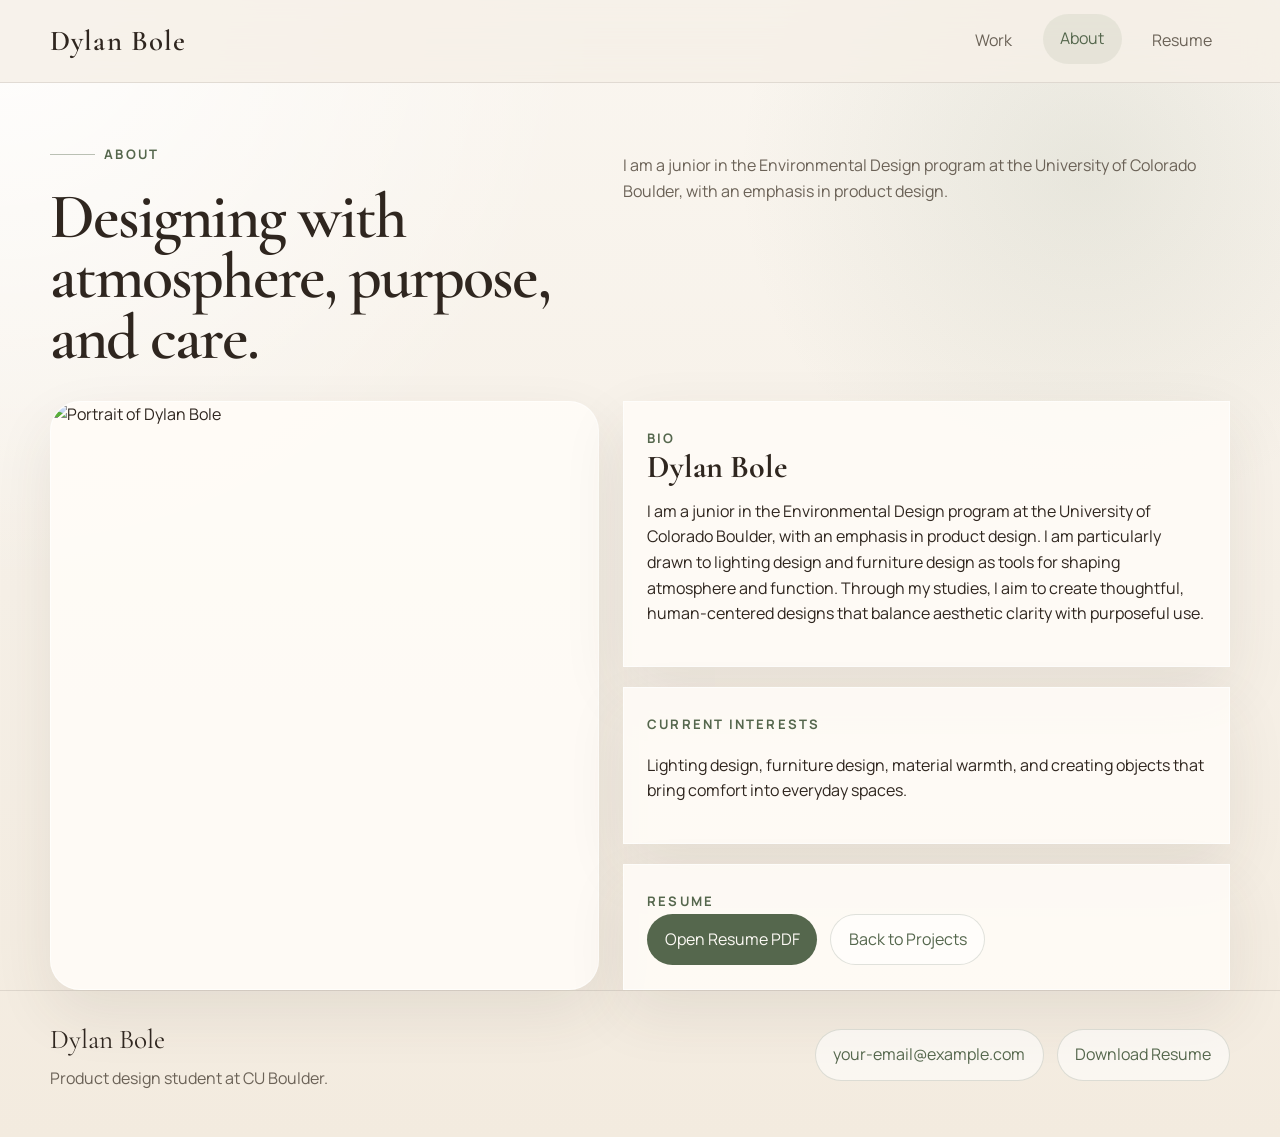
==== about.html @ c15d72f6 "Add files via upload" ====
<!DOCTYPE html>
<html lang="en">
<head>
  <meta charset="UTF-8">
  <meta name="viewport" content="width=device-width, initial-scale=1.0">
  <title>About | Dylan Bole</title>
  <meta name="description" content="About Dylan Bole, a product design student at CU Boulder.">
  <link rel="preconnect" href="https://fonts.googleapis.com">
  <link rel="preconnect" href="https://fonts.gstatic.com" crossorigin>
  <link href="https://fonts.googleapis.com/css2?family=Cormorant+Garamond:wght@400;500;600;700&family=Manrope:wght@400;500;600;700;800&display=swap" rel="stylesheet">
  <link rel="stylesheet" href="styles.css">
</head>
<body>
  <nav class="site-nav">
    <div class="nav-inner">
      <a class="brand" href="index.html">Dylan Bole</a>
      <div class="nav-links">
        <a href="index.html">Work</a>
        <a class="active" href="about.html">About</a>
        <a href="resume/resume.pdf" target="_blank" rel="noopener">Resume</a>
      </div>
    </div>
  </nav>

  <main class="page">
    <section class="page-title">
      <div>
        <span class="eyebrow">About</span>
        <h1>Designing with atmosphere, purpose, and care.</h1>
      </div>
      <p class="lede">I am a junior in the Environmental Design program at the University of Colorado Boulder, with an emphasis in product design.</p>
    </section>

    <section class="about-grid">
      <div class="portrait-card">
        <img src="assets/images/dylan-bole-portrait.jpg" alt="Portrait of Dylan Bole">
      </div>

      <div class="about-copy">
        <div class="panel">
          <span class="meta-label">Bio</span>
          <h2>Dylan Bole</h2>
          <p>I am a junior in the Environmental Design program at the University of Colorado Boulder, with an emphasis in product design. I am particularly drawn to lighting design and furniture design as tools for shaping atmosphere and function. Through my studies, I aim to create thoughtful, human-centered designs that balance aesthetic clarity with purposeful use.</p>
        </div>

        <div class="panel">
          <span class="meta-label">Current Interests</span>
          <p>Lighting design, furniture design, material warmth, and creating objects that bring comfort into everyday spaces.</p>
        </div>

        <div class="panel">
          <span class="meta-label">Resume</span>
          <div class="project-links">
            <a class="button primary" href="resume/resume.pdf" target="_blank" rel="noopener">Open Resume PDF</a>
            <a class="button secondary" href="index.html#projects">Back to Projects</a>
          </div>
        </div>
      </div>
    </section>
  </main>

  <footer class="site-footer">
    <div class="footer-inner">
      <div>
        <p class="footer-title">Dylan Bole</p>
        <p class="footer-note">Product design student at CU Boulder.</p>
      </div>
      <div class="footer-links">
        <a class="pill" href="mailto:your-email@example.com">your-email@example.com</a>
        <a class="pill" href="resume/resume.pdf" target="_blank" rel="noopener">Download Resume</a>
      </div>
    </div>
  </footer>
</body>
</html>
---- styles.css ----
:root {
  --bg: #f6f0e7;
  --bg-soft: #efe6da;
  --surface: rgba(255, 252, 247, 0.88);
  --text: #2f261f;
  --muted: #6b6257;
  --line: rgba(69, 59, 48, 0.12);
  --accent: #7f9075;
  --accent-deep: #55674d;
  --shadow: 0 24px 60px rgba(71, 57, 39, 0.09);
  --radius-lg: 30px;
  --radius-md: 20px;
  --max-width: 1180px;
}

* {
  box-sizing: border-box;
}

html {
  scroll-behavior: smooth;
}

body {
  margin: 0;
  color: var(--text);
  background:
    radial-gradient(circle at top left, rgba(255, 255, 255, 0.9), transparent 34%),
    radial-gradient(circle at 85% 15%, rgba(127, 144, 117, 0.14), transparent 24%),
    linear-gradient(180deg, #faf6f0 0%, var(--bg) 52%, #f3ebdf 100%);
  font-family: "Manrope", "Avenir Next", sans-serif;
  line-height: 1.6;
}

img,
video {
  display: block;
  max-width: 100%;
}

a {
  color: inherit;
  text-decoration: none;
}

.site-nav {
  position: sticky;
  top: 0;
  z-index: 20;
  backdrop-filter: blur(16px);
  background: rgba(246, 240, 231, 0.82);
  border-bottom: 1px solid var(--line);
}

.nav-inner,
.page,
.footer-inner {
  width: min(calc(100% - 2rem), var(--max-width));
  margin: 0 auto;
}

.nav-inner {
  padding: 1rem 0;
  display: flex;
  align-items: center;
  justify-content: space-between;
  gap: 1rem;
}

.brand,
.hero h1,
.section h2,
.page-title h1,
.project-header h1,
.card-title-row h3,
.about-copy h2,
.project-text h2,
.footer-title {
  font-family: "Cormorant Garamond", Georgia, serif;
}

.brand {
  font-size: 1.8rem;
  font-weight: 600;
  letter-spacing: 0.04em;
}

.nav-links,
.hero-actions,
.project-links,
.footer-links {
  display: flex;
  flex-wrap: wrap;
  gap: 0.8rem;
}

.nav-links a,
.button,
.pill {
  display: inline-flex;
  align-items: center;
  justify-content: center;
  min-height: 3rem;
  padding: 0.75rem 1.1rem;
  border-radius: 999px;
  transition: background-color 220ms ease, color 220ms ease, transform 220ms ease, border-color 220ms ease;
}

.nav-links a {
  color: var(--muted);
}

.nav-links a:hover,
.nav-links a:focus-visible,
.nav-links a.active,
.button:hover,
.button:focus-visible,
.pill:hover,
.pill:focus-visible,
.project-card:hover,
.project-card:focus-within {
  transform: translateY(-2px);
}

.nav-links a:hover,
.nav-links a:focus-visible,
.nav-links a.active {
  color: var(--accent-deep);
  background: rgba(127, 144, 117, 0.12);
}

.page {
  min-height: 100vh;
}

.hero {
  min-height: calc(100vh - 79px);
  display: grid;
  grid-template-columns: 1.1fr 0.9fr;
  align-items: center;
  gap: 2rem;
  padding: 4rem 0 3rem;
}

.eyebrow,
.card-date,
.project-date,
.project-type,
.meta-label {
  color: var(--accent-deep);
  font-size: 0.82rem;
  font-weight: 700;
  letter-spacing: 0.16em;
  text-transform: uppercase;
}

.eyebrow {
  display: inline-flex;
  align-items: center;
  gap: 0.6rem;
  margin-bottom: 1.35rem;
}

.eyebrow::before {
  content: "";
  width: 2.8rem;
  height: 1px;
  background: rgba(85, 103, 77, 0.4);
}

.hero h1,
.page-title h1,
.project-header h1 {
  margin: 0;
  font-size: clamp(3.6rem, 9vw, 6.8rem);
  line-height: 0.93;
  font-weight: 600;
  letter-spacing: -0.03em;
}

.hero p,
.section-copy,
.lede,
.footer-note,
.project-text p {
  color: var(--muted);
}

.hero p {
  max-width: 34rem;
  margin: 1.6rem 0 0;
  font-size: 1.08rem;
}

.button.primary {
  background: var(--accent-deep);
  color: #fdfaf5;
}

.button.secondary,
.pill {
  background: rgba(255, 255, 255, 0.56);
  border: 1px solid rgba(85, 103, 77, 0.18);
  color: var(--accent-deep);
}

.hero-panel,
.panel,
.project-card,
.media-frame,
.project-text,
.portrait-card {
  background: rgba(255, 252, 247, 0.88);
  border: 1px solid rgba(255, 255, 255, 0.65);
  box-shadow: var(--shadow);
}

.hero-panel {
  position: relative;
  overflow: hidden;
  min-height: 76vh;
  border-radius: var(--radius-lg);
  padding: 1.4rem;
  display: flex;
  align-items: flex-end;
}

.hero-panel img {
  position: absolute;
  inset: 1.4rem;
  width: calc(100% - 2.8rem);
  height: calc(100% - 2.8rem);
  object-fit: cover;
  border-radius: 20px;
}

.hero-panel-card {
  position: relative;
  z-index: 1;
  width: min(20rem, 100%);
  margin-left: auto;
  padding: 1.1rem 1.2rem;
  border-radius: 18px;
  background: rgba(255, 250, 243, 0.84);
  backdrop-filter: blur(14px);
}

.hero-panel-card strong {
  display: block;
  margin-bottom: 0.25rem;
}

.section {
  padding: 1rem 0 4.5rem;
}

.section-header,
.page-title,
.project-header,
.about-grid,
.project-layout,
.footer-inner {
  display: grid;
  gap: 1.5rem;
}

.section-header {
  grid-template-columns: 0.8fr 1fr;
  align-items: end;
  margin-bottom: 2rem;
}

.section h2,
.page-title h1,
.project-header h1 {
  font-size: clamp(2.7rem, 5vw, 4.2rem);
  line-height: 0.95;
  margin: 0;
}

.projects-grid {
  display: grid;
  grid-template-columns: repeat(2, minmax(0, 1fr));
  gap: 1.5rem;
}

.project-card {
  overflow: hidden;
  border-radius: var(--radius-lg);
  transition: transform 280ms ease, box-shadow 280ms ease, border-color 280ms ease;
}

.project-card:hover,
.project-card:focus-within {
  box-shadow: 0 28px 70px rgba(71, 57, 39, 0.14);
  border-color: rgba(127, 144, 117, 0.24);
}

.card-media {
  aspect-ratio: 4 / 3;
  overflow: hidden;
  background:
    linear-gradient(160deg, rgba(255, 255, 255, 0.88), rgba(236, 226, 211, 0.92)),
    #efe6da;
}

.card-media img,
.card-media iframe {
  width: 100%;
  height: 100%;
  border: 0;
}

.card-media--cover img {
  object-fit: cover;
}

.card-media--contain img {
  object-fit: contain;
  padding: 1.25rem;
}

.card-body,
.project-text,
.panel {
  padding: 1.45rem;
}

.card-title-row,
.project-meta {
  display: flex;
  align-items: baseline;
  justify-content: space-between;
  gap: 1rem;
}

.card-title-row h3,
.about-copy h2,
.project-text h2 {
  margin: 0;
  font-size: 2rem;
  line-height: 1;
}

.page-title,
.project-header {
  padding: 3.4rem 0 2rem;
}

.page-title,
.about-grid,
.project-layout {
  grid-template-columns: 0.95fr 1.05fr;
}

.portrait-card {
  overflow: hidden;
  border-radius: var(--radius-lg);
}

.portrait-card img {
  width: 100%;
  aspect-ratio: 1 / 1;
  object-fit: cover;
}

.about-copy,
.project-stack {
  display: grid;
  gap: 1.25rem;
}

.media-frame,
.project-text {
  border-radius: var(--radius-lg);
  overflow: hidden;
}

.media-frame {
  padding: 1rem;
}

.media-frame img,
.media-frame video,
.media-frame iframe {
  width: 100%;
  border: 0;
  border-radius: 18px;
  background: #efe6da;
}

.media-frame iframe {
  min-height: 72vh;
}

.site-footer {
  border-top: 1px solid var(--line);
  padding: 1.7rem 0 2.8rem;
}

.footer-inner {
  grid-template-columns: 1fr auto;
  align-items: center;
}

.footer-title {
  margin: 0;
  font-size: 1.7rem;
}

.footer-note {
  margin: 0.3rem 0 0;
}

@media (max-width: 960px) {
  .hero,
  .page-title,
  .section-header,
  .about-grid,
  .project-layout,
  .footer-inner {
    grid-template-columns: 1fr;
  }

  .hero {
    min-height: auto;
    padding-top: 2.8rem;
  }

  .hero-panel {
    min-height: 26rem;
  }

  .projects-grid {
    grid-template-columns: 1fr;
  }

  .card-title-row,
  .project-meta {
    flex-direction: column;
    align-items: flex-start;
    gap: 0.35rem;
  }

  .media-frame iframe {
    min-height: 34rem;
  }
}

@media (max-width: 640px) {
  .nav-inner,
  .page,
  .footer-inner {
    width: min(calc(100% - 1.2rem), var(--max-width));
  }

  .nav-inner {
    padding: 0.85rem 0;
  }

  .nav-links a {
    padding: 0.58rem 0.82rem;
  }

  .hero h1,
  .page-title h1,
  .project-header h1 {
    font-size: clamp(3rem, 16vw, 4.4rem);
  }

  .hero-panel {
    min-height: 22rem;
    padding: 0.9rem;
  }

  .hero-panel img {
    inset: 0.9rem;
    width: calc(100% - 1.8rem);
    height: calc(100% - 1.8rem);
  }

  .card-body,
  .project-text,
  .panel,
  .hero-panel-card {
    padding: 1.1rem;
  }

  .media-frame {
    padding: 0.8rem;
  }

  .media-frame iframe {
    min-height: 26rem;
  }
}
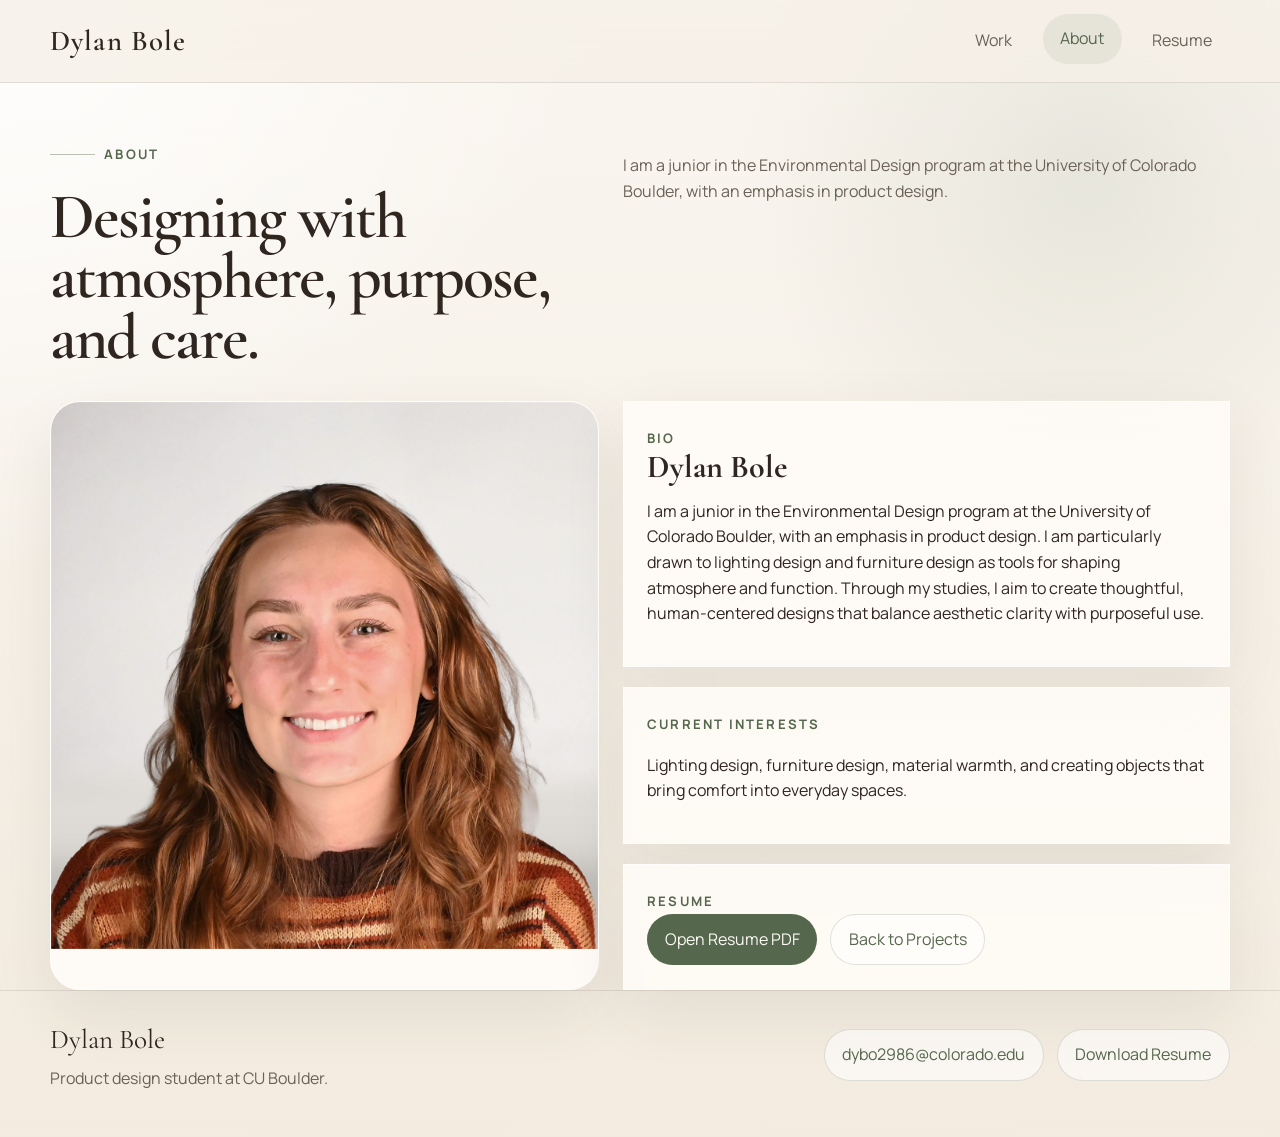
==== commit 6fa1abf2: "Update portfolio contact email" ====
--- a/about.html
+++ b/about.html
@@ -66,7 +66,7 @@
         <p class="footer-note">Product design student at CU Boulder.</p>
       </div>
       <div class="footer-links">
-        <a class="pill" href="mailto:your-email@example.com">your-email@example.com</a>
+        <a class="pill" href="mailto:dybo2986@colorado.edu">dybo2986@colorado.edu</a>
         <a class="pill" href="resume/resume.pdf" target="_blank" rel="noopener">Download Resume</a>
       </div>
     </div>
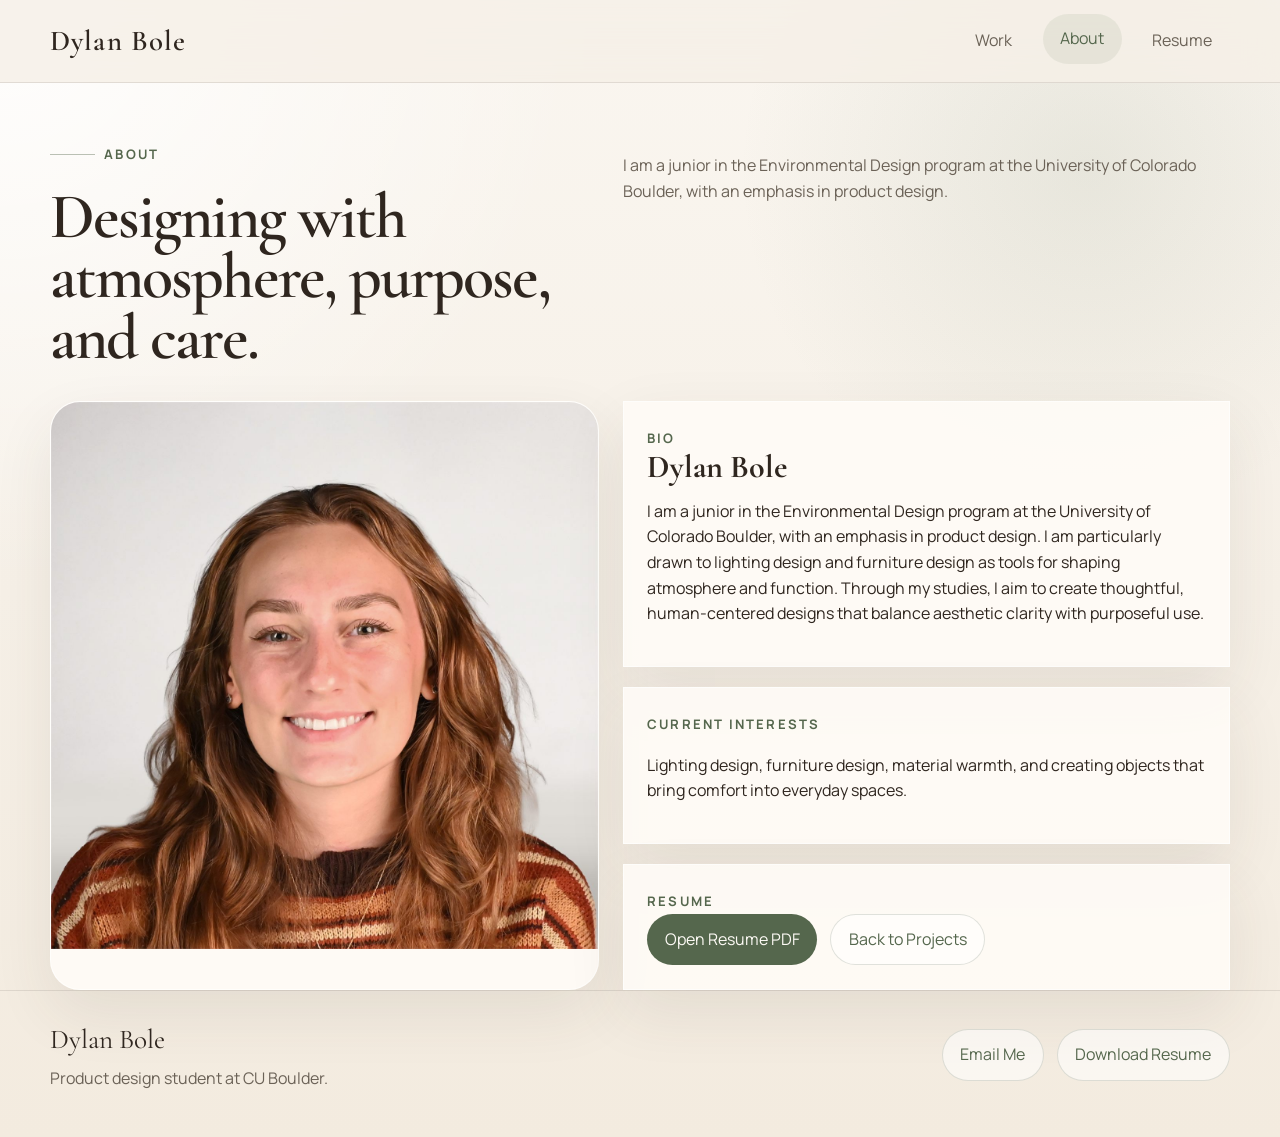
==== commit 92fb1a96: "Polish metadata and favicon" ====
--- a/about.html
+++ b/about.html
@@ -3,8 +3,9 @@
 <head>
   <meta charset="UTF-8">
   <meta name="viewport" content="width=device-width, initial-scale=1.0">
-  <title>About | Dylan Bole</title>
-  <meta name="description" content="About Dylan Bole, a product design student at CU Boulder.">
+  <title>About | Dylan Bole Portfolio</title>
+  <meta name="description" content="Learn more about Dylan Bole, a CU Boulder product design student interested in lighting, furniture, and human-centered design.">
+  <link rel="icon" href="favicon.ico" type="image/x-icon">
   <link rel="preconnect" href="https://fonts.googleapis.com">
   <link rel="preconnect" href="https://fonts.gstatic.com" crossorigin>
   <link href="https://fonts.googleapis.com/css2?family=Cormorant+Garamond:wght@400;500;600;700&family=Manrope:wght@400;500;600;700;800&display=swap" rel="stylesheet">
@@ -66,7 +67,7 @@
         <p class="footer-note">Product design student at CU Boulder.</p>
       </div>
       <div class="footer-links">
-        <a class="pill" href="mailto:dybo2986@colorado.edu">dybo2986@colorado.edu</a>
+        <a class="pill" href="mailto:dybo2986@colorado.edu">Email Me</a>
         <a class="pill" href="resume/resume.pdf" target="_blank" rel="noopener">Download Resume</a>
       </div>
     </div>
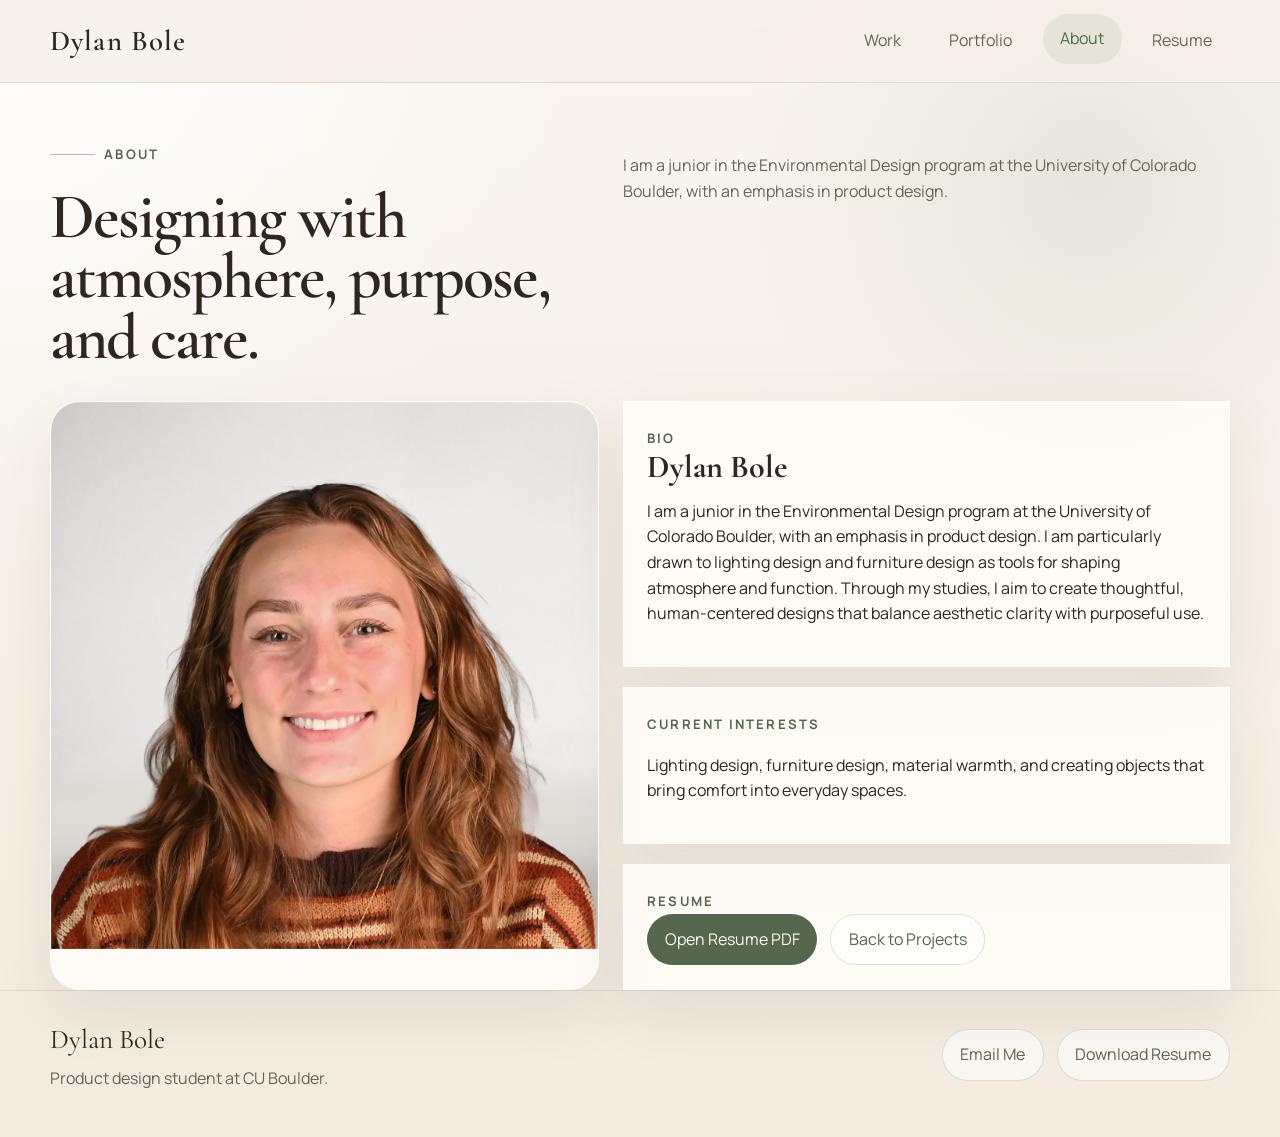
==== commit 6fe4e482: "Add portfolio placeholder page" ====
--- a/about.html
+++ b/about.html
@@ -17,6 +17,7 @@
       <a class="brand" href="index.html">Dylan Bole</a>
       <div class="nav-links">
         <a href="index.html">Work</a>
+        <a href="portfolio.html">Portfolio</a>
         <a class="active" href="about.html">About</a>
         <a href="resume/resume.pdf" target="_blank" rel="noopener">Resume</a>
       </div>
